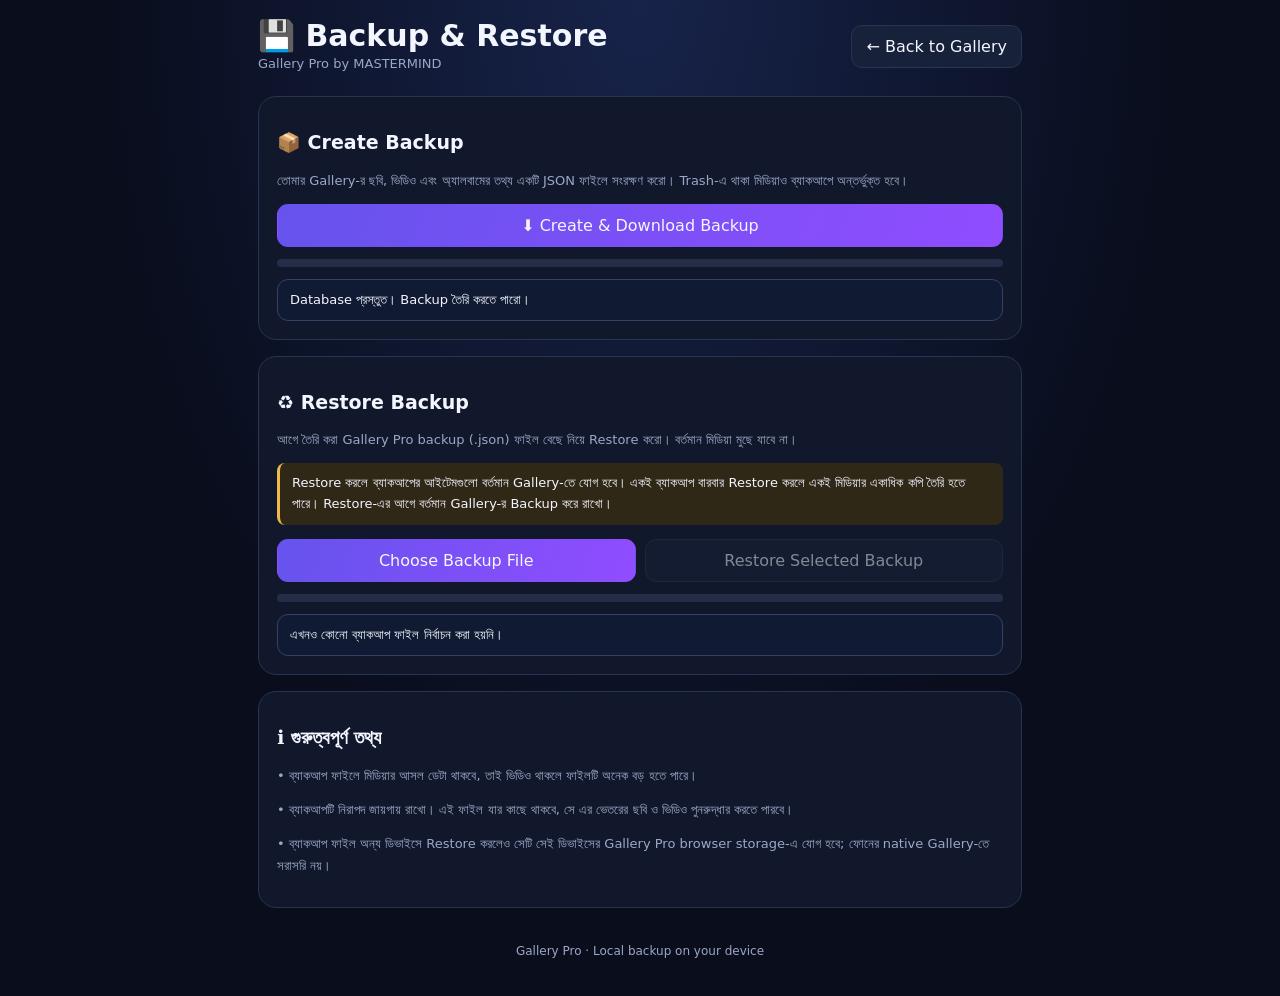
==== backup-tool.html @ 8e495f19 "Create backup-tool.html" ====
<!DOCTYPE html>
<html lang="bn">
<head>
<meta charset="UTF-8">
<meta name="viewport" content="width=device-width,initial-scale=1">
<meta name="theme-color" content="#090d1c">
<title>Backup & Restore | Gallery Pro</title>
<style>
:root{color-scheme:dark;--bg:#090d1c;--panel:#11182b;--border:#293451;--text:#f4f6ff;--muted:#9aa8c7;--accent:#8564ff}
*{box-sizing:border-box}
body{margin:0;min-height:100vh;background:radial-gradient(ellipse at top,#17234a,var(--bg) 60%);color:var(--text);font-family:system-ui,Arial,sans-serif}
.app{max-width:800px;margin:auto;padding:18px}
header{display:flex;align-items:center;justify-content:space-between;gap:12px;flex-wrap:wrap;margin-bottom:22px}
h1{font-size:clamp(22px,4vw,30px);margin:0}
h2{font-size:19px}
.muted{color:var(--muted);font-size:13px;line-height:1.65}
.panel{padding:18px;margin-bottom:16px;background:var(--panel);border:1px solid var(--border);border-radius:18px}
button,input{font:inherit}
button{padding:11px 14px;border:1px solid var(--border);border-radius:11px;background:#18213a;color:var(--text);cursor:pointer}
button:hover{border-color:var(--accent)}
button:disabled{opacity:.5;cursor:not-allowed}
.primary{background:linear-gradient(110deg,#6653ed,#904dff);border-color:transparent}
.danger{background:#542237;border-color:#87334e}
.toolbar{display:flex;flex-wrap:wrap;gap:9px}
.toolbar button{flex:1;min-width:140px}
.status{padding:12px;background:#101a32;border:1px solid #344165;border-radius:11px;font-size:13px;overflow-wrap:anywhere;white-space:pre-wrap}
.progress{height:8px;border-radius:20px;background:#252e46;overflow:hidden;margin:12px 0}
.progress div{height:100%;width:0;background:linear-gradient(90deg,#6653ed,#39d7e8);transition:width .15s}
.warning{border-left:3px solid #f0b84b;padding:10px 12px;background:#302817;border-radius:8px;font-size:13px;line-height:1.6}
footer{text-align:center;color:var(--muted);font-size:12px;padding:20px}
input[type=file]{display:none}
</style>
</head>
<body>
<main class="app">
<header>
  <div>
    <h1>💾 Backup & Restore</h1>
    <div class="muted">Gallery Pro by MASTERMIND</div>
  </div>
  <button id="backBtn">← Back to Gallery</button>
</header>

<section class="panel">
  <h2>📦 Create Backup</h2>
  <p class="muted">তোমার Gallery-র ছবি, ভিডিও এবং অ্যালবামের তথ্য একটি JSON ফাইলে সংরক্ষণ করো। Trash-এ থাকা মিডিয়াও ব্যাকআপে অন্তর্ভুক্ত হবে।</p>
  <div class="toolbar">
    <button id="backupBtn" class="primary">⬇ Create & Download Backup</button>
  </div>
  <div class="progress"><div id="progressBar"></div></div>
  <div id="backupStatus" class="status" role="status" aria-live="polite">ব্যাকআপ তৈরি করতে বোতাম চাপো।</div>
</section>

<section class="panel">
  <h2>♻ Restore Backup</h2>
  <p class="muted">আগে তৈরি করা Gallery Pro backup (.json) ফাইল বেছে নিয়ে Restore করো। বর্তমান মিডিয়া মুছে যাবে না।</p>
  <div class="warning">Restore করলে ব্যাকআপের আইটেমগুলো বর্তমান Gallery-তে যোগ হবে। একই ব্যাকআপ বারবার Restore করলে একই মিডিয়ার একাধিক কপি তৈরি হতে পারে। Restore-এর আগে বর্তমান Gallery-র Backup করে রাখো।</div>
  <div class="toolbar" style="margin-top:14px">
    <button id="chooseBtn" class="primary">Choose Backup File</button>
    <button id="restoreBtn" disabled>Restore Selected Backup</button>
  </div>
  <input id="backupFile" type="file" accept=".json,application/json">
  <div class="progress"><div id="restoreProgress"></div></div>
  <div id="restoreStatus" class="status" role="status" aria-live="polite">এখনও কোনো ব্যাকআপ ফাইল নির্বাচন করা হয়নি।</div>
</section>

<section class="panel">
  <h2>ℹ️ গুরুত্বপূর্ণ তথ্য</h2>
  <p class="muted">• ব্যাকআপ ফাইলে মিডিয়ার আসল ডেটা থাকবে, তাই ভিডিও থাকলে ফাইলটি অনেক বড় হতে পারে।</p>
  <p class="muted">• ব্যাকআপটি নিরাপদ জায়গায় রাখো। এই ফাইল যার কাছে থাকবে, সে এর ভেতরের ছবি ও ভিডিও পুনরুদ্ধার করতে পারবে।</p>
  <p class="muted">• ব্যাকআপ ফাইল অন্য ডিভাইসে Restore করলেও সেটি সেই ডিভাইসের Gallery Pro browser storage-এ যোগ হবে; ফোনের native Gallery-তে সরাসরি নয়।</p>
</section>
<footer>Gallery Pro · Local backup on your device</footer>
</main>

<script>
"use strict";
const $=id=>document.getElementById(id);
const DB_NAME="MastermindGalleryDB";
const DB_VERSION=1;
let db=null,selectedBackup=null,busy=false;

function setStatus(id,text){$(id).textContent=text}
function setProgress(id,p){$(id).style.width=Math.max(0,Math.min(100,p))+"%"}

function openDB(){
  return new Promise((resolve,reject)=>{
    const request=indexedDB.open(DB_NAME,DB_VERSION);
    request.onupgradeneeded=()=>{
      const d=request.result;
      if(!d.objectStoreNames.contains("media")){
        const s=d.createObjectStore("media",{keyPath:"id",autoIncrement:true});
        s.createIndex("deleted","deleted",{unique:false});
        s.createIndex("createdAt","createdAt",{unique:false});
      }
      if(!d.objectStoreNames.contains("albums")){
        d.createObjectStore("albums",{keyPath:"id",autoIncrement:true});
      }
    };
    request.onsuccess=()=>resolve(request.result);
    request.onerror=()=>reject(request.error);
  });
}

function getAll(name){
  return new Promise((resolve,reject)=>{
    const r=db.transaction(name,"readonly").objectStore(name).getAll();
    r.onsuccess=()=>resolve(r.result||[]);
    r.onerror=()=>reject(r.error);
  });
}

function addOne(name,value){
  return new Promise((resolve,reject)=>{
    const r=db.transaction(name,"readwrite").objectStore(name).add(value);
    r.onsuccess=()=>resolve(r.result);
    r.onerror=()=>reject(r.error);
  });
}

function updateOne(name,value){
  return new Promise((resolve,reject)=>{
    const r=db.transaction(name,"readwrite").objectStore(name).put(value);
    r.onsuccess=()=>resolve(r.result);
    r.onerror=()=>reject(r.error);
  });
}

function blobToBase64(blob){
  return new Promise((resolve,reject)=>{
    const reader=new FileReader();
    reader.onload=()=>{
      const result=String(reader.result||"");
      const comma=result.indexOf(",");
      resolve(comma>=0?result.slice(comma+1):"");
    };
    reader.onerror=()=>reject(reader.error||new Error("Could not read media."));
    reader.readAsDataURL(blob);
  });
}

function base64ToBlob(base64,mime){
  const binary=atob(base64);
  const chunks=[];
  const chunkSize=1024*512;
  for(let i=0;i<binary.length;i+=chunkSize){
    const part=binary.slice(i,i+chunkSize);
    const bytes=new Uint8Array(part.length);
    for(let j=0;j<part.length;j++)bytes[j]=part.charCodeAt(j);
    chunks.push(bytes);
  }
  return new Blob(chunks,{type:mime||"application/octet-stream"});
}

function downloadFile(blob,name){
  const url=URL.createObjectURL(blob);
  const a=document.createElement("a");
  a.href=url;
  a.download=name;
  document.body.appendChild(a);
  a.click();
  a.remove();
  setTimeout(()=>URL.revokeObjectURL(url),30000);
}

function setBusy(value){
  busy=value;
  $("backupBtn").disabled=value;
  $("chooseBtn").disabled=value;
  $("restoreBtn").disabled=value||!selectedBackup;
}

async function createBackup(){
  if(busy)return;
  setBusy(true);
  setProgress("progressBar",0);
  try{
    setStatus("backupStatus","Gallery database পড়া হচ্ছে…");
    const [media,albums]=await Promise.all([getAll("media"),getAll("albums")]);
    const output=[];
    let done=0;

    for(const item of media){
      if(!(item.blob instanceof Blob))throw new Error("একটি মিডিয়ার ডেটা পড়া যায়নি: "+(item.name||"Unknown"));
      output.push({
        name:item.name||"media",
        type:item.type||"image",
        mime:item.mime||item.blob.type||"application/octet-stream",
        size:item.size||item.blob.size,
        createdAt:item.createdAt||Date.now(),
        deleted:!!item.deleted,
        albumId:item.albumId??null,
        data:await blobToBase64(item.blob)
      });
      done++;
      setProgress("progressBar",media.length?done/media.length*85:85);
      setStatus("backupStatus","মিডিয়া প্রস্তুত হচ্ছে… "+done+" / "+media.length);
      await new Promise(r=>setTimeout(r,0));
    }

    const backup={
      format:"GalleryProBackup",
      version:1,
      app:"Gallery Pro by MASTERMIND",
      createdAt:new Date().toISOString(),
      albums:albums.map(a=>({id:a.id,name:a.name,createdAt:a.createdAt||Date.now()})),
      media:output
    };

    const blob=new Blob([JSON.stringify(backup)],{type:"application/json"});
    const stamp=new Date().toISOString().replace(/[:.]/g,"-");
    downloadFile(blob,"Gallery-Pro-Backup-"+stamp+".json");
    setProgress("progressBar",100);
    setStatus("backupStatus","ব্যাকআপ তৈরি হয়েছে!\nমিডিয়া: "+media.length+"\nঅ্যালবাম: "+albums.length+"\nফাইলের সাইজ: "+formatSize(blob.size)+"\nDownloads ফোল্ডার দেখো।");
  }catch(error){
    console.error(error);
    setStatus("backupStatus","ব্যাকআপ তৈরি করা যায়নি: "+(error.message||"Unknown error")+"\nডিভাইসে জায়গা আছে কি না দেখো।");
  }finally{
    setBusy(false);
  }
}

function formatSize(bytes){
  if(bytes<1024)return bytes+" B";
  if(bytes<1048576)return(bytes/1024).toFixed(1)+" KB";
  if(bytes<1073741824)return(bytes/1048576).toFixed(1)+" MB";
  return(bytes/1073741824).toFixed(2)+" GB";
}

function validateBackup(data){
  if(!data||data.format!=="GalleryProBackup"||data.version!==1||
     !Array.isArray(data.media)||!Array.isArray(data.albums)){
    throw new Error("এটি সঠিক Gallery Pro Backup ফাইল নয় বা এর version সমর্থিত নয়।");
  }
  if(data.media.length>100000||data.albums.length>10000){
    throw new Error("ফাইলে অস্বাভাবিক সংখ্যক আইটেম রয়েছে।");
  }
  for(const item of data.media){
    if(!item||typeof item.name!=="string"||
       typeof item.data!=="string"||typeof item.type!=="string"){
      throw new Error("ব্যাকআপের মিডিয়া তথ্য অসম্পূর্ণ বা নষ্ট।");
    }
    if(!["image","video"].includes(item.type)){
      throw new Error("ব্যাকআপে অসমর্থিত মিডিয়া টাইপ রয়েছে।");
    }
  }
  for(const album of data.albums){
    if(!album||typeof album.name!=="string"){
      throw new Error("ব্যাকআপের অ্যালবাম তথ্য অসম্পূর্ণ।");
    }
  }
  return true;
}

async function chooseBackup(file){
  selectedBackup=null;
  $("restoreBtn").disabled=true;
  if(!file){
    setStatus("restoreStatus","কোনো ফাইল নির্বাচন করা হয়নি।");
    return;
  }
  if(file.size>2*1024*1024*1024){
    setStatus("restoreStatus","ফাইলটি 2 GB-এর বেশি। এই টুলের মাধ্যমে এটি Restore করা যাবে না।");
    return;
  }
  try{
    setStatus("restoreStatus","ব্যাকআপ ফাইল পরীক্ষা করা হচ্ছে…");
    const text=await file.text();
    const data=JSON.parse(text);
    validateBackup(data);
    selectedBackup=data;
    $("restoreBtn").disabled=busy;
    setStatus("restoreStatus","ব্যাকআপ ফাইল প্রস্তুত।\nমিডিয়া: "+data.media.length+"\nঅ্যালবাম: "+data.albums.length+"\nফাইলের সাইজ: "+formatSize(file.size)+"\nব্যাকআপের তারিখ: "+(data.createdAt||"Unknown"));
  }catch(error){
    selectedBackup=null;
    $("restoreBtn").disabled=true;
    setStatus("restoreStatus","ফাইল পড়া যায়নি: "+(error.message||"Invalid backup"));
  }
}

async function restoreBackup(){
  if(busy||!selectedBackup)return;
  if(!confirm("ব্যাকআপের "+selectedBackup.media.length+"টি মিডিয়া এবং "+selectedBackup.albums.length+"টি অ্যালবাম বর্তমান Gallery-তে যোগ হবে। বর্তমান আইটেম মুছে যাবে না। চালিয়ে যাবে?"))return;

  setBusy(true);
  setProgress("restoreProgress",0);
  let restoredMedia=0,restoredAlbums=0,failed=0;

  try{
    const currentAlbums=await getAll("albums");
    const albumMap=new Map();
    const existingNames=new Set(currentAlbums.map(a=>a.name.toLowerCase()));

    for(const oldAlbum of selectedBackup.albums){
      let name=oldAlbum.name.trim()||"Restored Album";
      if(existingNames.has(name.toLowerCase())){
        let suffix=2;
        while(existingNames.has((name+" ("+suffix+")").toLowerCase()))suffix++;
        name=name+" ("+suffix+")";
      }
      existingNames.add(name.toLowerCase());
      const newId=await addOne("albums",{name,createdAt:oldAlbum.createdAt||Date.now()});
      albumMap.set(String(oldAlbum.id),newId);
      restoredAlbums++;
    }

    const total=selectedBackup.media.length;
    for(let i=0;i<total;i++){
      const item=selectedBackup.media[i];
      try{
        const blob=base64ToBlob(item.data,item.mime);
        const albumId=item.albumId==null?null:(albumMap.get(String(item.albumId))??null);
        const record={
          name:item.name,
          type:item.type,
          mime:item.mime||blob.type,
          blob,
          size:blob.size,
          createdAt:Number(item.createdAt)||Date.now(),
          deleted:!!item.deleted,
          albumId
        };
        await addOne("media",record);
        restoredMedia++;
      }catch(error){
        console.error("Could not restore media item",item.name,error);
        failed++;
      }
      setProgress("restoreProgress",total?(i+1)/total*100:100);
      setStatus("restoreStatus","Restore চলছে… "+(i+1)+" / "+total+"\nসফল মিডিয়া: "+restoredMedia+"\nব্যর্থ: "+failed);
      await new Promise(r=>setTimeout(r,0));
    }

    setProgress("restoreProgress",100);
    setStatus("restoreStatus","Restore সম্পন্ন!\nসফল মিডিয়া: "+restoredMedia+"\nঅ্যালবাম: "+restoredAlbums+"\nব্যর্থ মিডিয়া: "+failed+"\nGallery খুলে ফলাফল যাচাই করো।");
  }catch(error){
    console.error(error);
    setStatus("restoreStatus","Restore সম্পূর্ণ হয়নি: "+(error.message||"Unknown error")+"\nআংশিক কিছু আইটেম যোগ হয়ে থাকতে পারে।");
  }finally{
    setBusy(false);
  }
}

$("backupBtn").addEventListener("click",createBackup);
$("chooseBtn").addEventListener("click",()=>$("backupFile").click());
$("backupFile").addEventListener("change",async e=>{
  await chooseBackup(e.target.files&&e.target.files[0]);
});
$("restoreBtn").addEventListener("click",restoreBackup);
$("backBtn").addEventListener("click",()=>location.href="./");

openDB().then(d=>{
  db=d;
  setStatus("backupStatus","Database প্রস্তুত। Backup তৈরি করতে পারো।");
}).catch(error=>{
  console.error(error);
  $("backupBtn").disabled=true;
  $("restoreBtn").disabled=true;
  setStatus("backupStatus","Gallery database খোলা যায়নি। আগে Gallery Pro একবার খোলো, তারপর আবার চেষ্টা করো।");
});
</script>
</body>
</html>
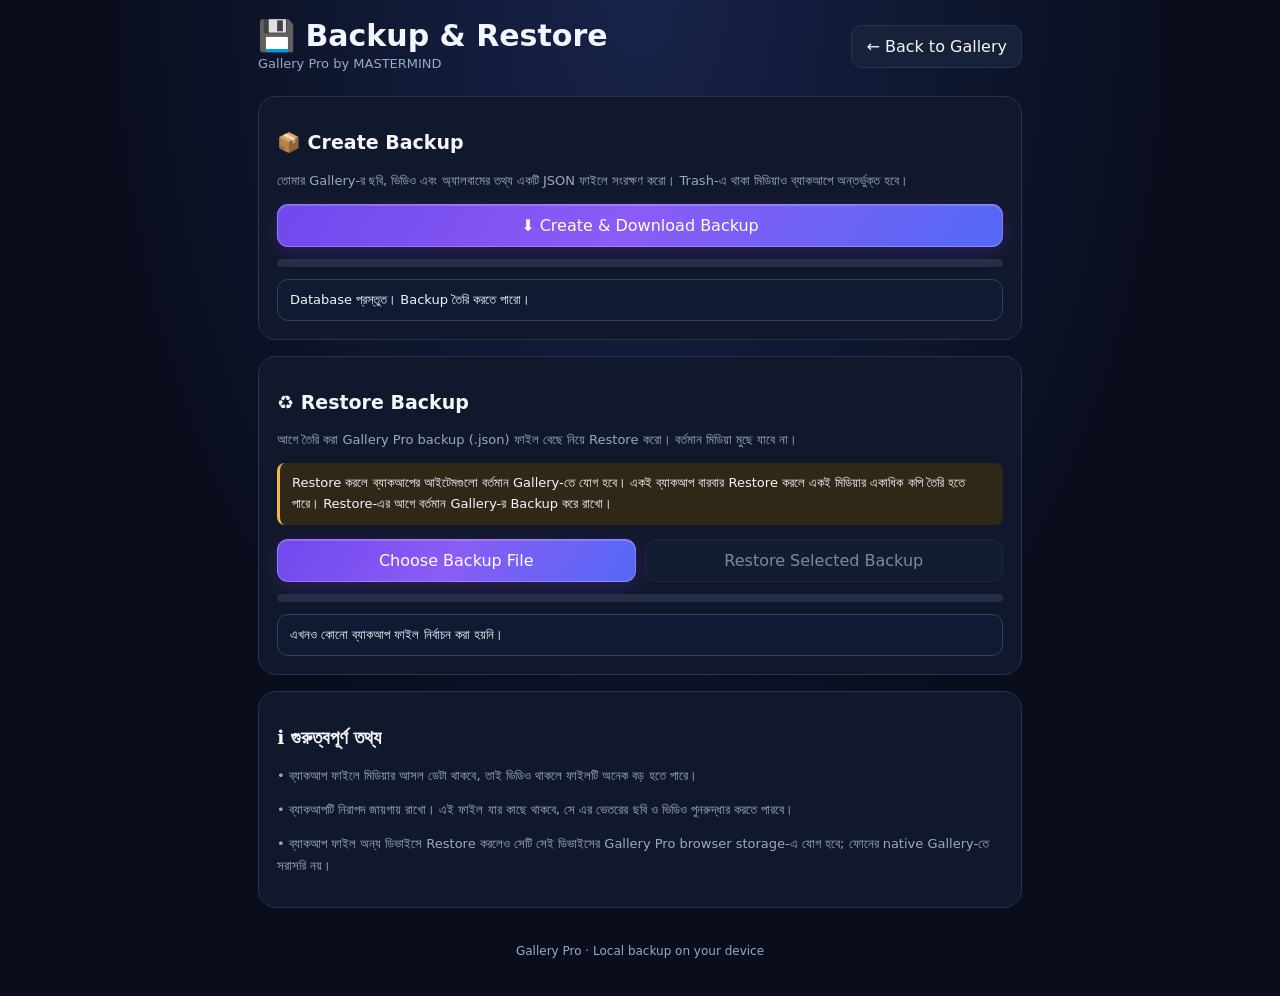
==== commit 78ba8c5d: "Add link to premium stylesheet in backup-tool.html" ====
--- a/backup-tool.html
+++ b/backup-tool.html
@@ -6,6 +6,7 @@
 <meta name="viewport" content="width=device-width,initial-scale=1">
 <meta name="theme-color" content="#090d1c">
 <title>Backup & Restore | Gallery Pro</title>
+<link rel="stylesheet" href="./premium.css">
 <style>
 :root{color-scheme:dark;--bg:#090d1c;--panel:#11182b;--border:#293451;--text:#f4f6ff;--muted:#9aa8c7;--accent:#8564ff}
 *{box-sizing:border-box}
--- a/premium.css
+++ b/premium.css
@@ -0,0 +1,383 @@
+
+/* ==========================================
+   GALLERY PRO — PREMIUM UI
+   MASTERMIND
+   Separate visual theme
+========================================== */
+
+:root {
+  --p-purple: #8b5cf6;
+  --p-blue: #6366f1;
+  --p-cyan: #39d7e8;
+  --p-border: rgba(167, 139, 250, .22);
+  --p-glass: rgba(255, 255, 255, .045);
+  --p-shadow: 0 10px 28px rgba(0, 0, 0, .20);
+}
+
+/* Smooth interactions */
+button,
+.btn,
+.nav-btn,
+.developer {
+  -webkit-tap-highlight-color: transparent;
+  font-family: inherit;
+  transition:
+    transform .22s cubic-bezier(.2,.8,.2,1),
+    box-shadow .25s ease,
+    border-color .25s ease,
+    background .25s ease,
+    filter .25s ease;
+}
+
+/* Primary buttons */
+.btn.primary,
+button.primary {
+  position: relative;
+  isolation: isolate;
+  overflow: hidden;
+  color: #fff;
+  border: 1px solid rgba(196, 181, 253, .42);
+  background: linear-gradient(
+    125deg,
+    #7048ed,
+    #8b5cf6 48%,
+    #5368f5
+  );
+  box-shadow:
+    0 5px 18px rgba(124, 58, 237, .24),
+    inset 0 1px 0 rgba(255, 255, 255, .17);
+}
+
+/* Secondary buttons */
+.btn.secondary,
+button.secondary {
+  color: #edf0ff;
+  border: 1px solid var(--p-border);
+  background: linear-gradient(
+    135deg,
+    rgba(35, 48, 82, .96),
+    rgba(18, 27, 49, .96)
+  );
+  box-shadow: inset 0 1px 0 rgba(255, 255, 255, .04);
+}
+
+/* Danger buttons */
+.btn.danger,
+button.danger {
+  color: #fff0f4;
+  border: 1px solid rgba(255, 94, 126, .32);
+  background: linear-gradient(135deg, #762844, #421a32);
+}
+
+/* Shine sweep */
+.btn::after,
+.nav-btn::after,
+.developer::after {
+  content: "";
+  position: absolute;
+  z-index: 0;
+  top: -80%;
+  left: -100%;
+  width: 45%;
+  height: 260%;
+  pointer-events: none;
+  transform: rotate(25deg);
+  background: linear-gradient(
+    90deg,
+    transparent,
+    rgba(255, 255, 255, .19),
+    transparent
+  );
+  transition: left .65s ease;
+}
+
+/* Keep button labels above the shine */
+.btn > *,
+.nav-btn > *,
+.developer > * {
+  position: relative;
+  z-index: 1;
+}
+
+@media (hover: hover) and (pointer: fine) {
+  .btn:hover,
+  .nav-btn:hover,
+  .developer:hover {
+    transform: translateY(-3px);
+    border-color: rgba(167, 139, 250, .58);
+  }
+
+  .btn.primary:hover {
+    filter: brightness(1.1);
+    box-shadow:
+      0 9px 27px rgba(124, 58, 237, .34),
+      0 0 17px rgba(139, 92, 246, .12);
+  }
+
+  .btn.secondary:hover {
+    background-color: #253457;
+  }
+
+  .btn.danger:hover {
+    filter: brightness(1.12);
+    box-shadow: 0 7px 22px rgba(255, 50, 100, .15);
+  }
+
+  .btn:hover::after,
+  .nav-btn:hover::after,
+  .developer:hover::after {
+    left: 145%;
+  }
+}
+
+/* Press feedback */
+.btn:active,
+.nav-btn:active,
+.developer:active {
+  transform: scale(.965);
+  filter: brightness(.94);
+  transition-duration: .08s;
+}
+
+/* Navigation */
+.nav-btn {
+  position: relative;
+  overflow: hidden;
+  background: linear-gradient(
+    120deg,
+    rgba(24, 33, 58, .92),
+    rgba(17, 24, 43, .96)
+  );
+  border-color: rgba(133, 100, 255, .13);
+}
+
+.nav-btn.active {
+  color: #fff;
+  background: linear-gradient(115deg, #6653ed, #904dff);
+  border-color: rgba(196, 181, 253, .45);
+  box-shadow:
+    0 4px 16px rgba(102, 83, 237, .20),
+    inset 0 1px 0 rgba(255, 255, 255, .15);
+}
+
+/* Quick action cards */
+.action {
+  min-height: 96px;
+  padding: 16px;
+  border-radius: 17px;
+  text-align: left;
+  background: linear-gradient(
+    145deg,
+    rgba(31, 43, 74, .96),
+    rgba(16, 24, 43, .98)
+  );
+  border-color: rgba(133, 100, 255, .19);
+  box-shadow: inset 0 1px 0 rgba(255, 255, 255, .045);
+}
+
+.action .emoji {
+  display: block;
+  font-size: 27px;
+  filter: drop-shadow(0 3px 8px rgba(139, 92, 246, .24));
+  transition: transform .25s ease;
+}
+
+@media (hover: hover) {
+  .action:hover .emoji {
+    transform: translateY(-3px) scale(1.12) rotate(-3deg);
+  }
+
+  .action:hover {
+    background: linear-gradient(
+      145deg,
+      rgba(48, 48, 100, .98),
+      rgba(19, 37, 60, .98)
+    );
+    box-shadow: var(--p-shadow);
+  }
+}
+
+/* Media cards */
+.media-card {
+  border: 1px solid rgba(133, 100, 255, .18);
+  border-radius: 17px;
+  background: linear-gradient(
+    145deg,
+    rgba(20, 29, 51, .98),
+    rgba(13, 19, 35, .98)
+  );
+  box-shadow: 0 5px 18px rgba(0, 0, 0, .10);
+  transition:
+    transform .24s ease,
+    border-color .24s ease,
+    box-shadow .24s ease;
+}
+
+.media-preview {
+  transition: transform .35s ease, filter .35s ease;
+}
+
+@media (hover: hover) {
+  .media-card:hover {
+    transform: translateY(-4px);
+    border-color: rgba(139, 92, 246, .5);
+    box-shadow: var(--p-shadow);
+  }
+
+  .media-card:hover .media-preview {
+    transform: scale(1.035);
+    filter: brightness(1.06);
+  }
+}
+
+.media-info {
+  position: relative;
+  z-index: 1;
+}
+
+/* Small action buttons */
+.btn.small {
+  border-radius: 10px;
+  padding: 8px 10px;
+}
+
+/* Welcome banner */
+.welcome {
+  position: relative;
+  overflow: hidden;
+  background:
+    radial-gradient(
+      circle at 95% 5%,
+      rgba(57, 215, 232, .14),
+      transparent 35%
+    ),
+    linear-gradient(115deg, #292052, #142f51 75%, #123d4c);
+  box-shadow: 0 10px 30px rgba(0, 0, 0, .12);
+}
+
+.welcome h2 {
+  letter-spacing: -.6px;
+}
+
+/* Statistics cards */
+.stat {
+  transition: transform .22s ease, border-color .22s ease;
+}
+
+@media (hover: hover) {
+  .stat:hover {
+    transform: translateY(-3px);
+    border-color: rgba(139, 92, 246, .38);
+  }
+}
+
+/* Fields */
+.field,
+.search {
+  transition: border-color .2s ease, box-shadow .2s ease;
+}
+
+.field:focus,
+.search:focus {
+  border-color: rgba(139, 92, 246, .8);
+  box-shadow: 0 0 0 3px rgba(139, 92, 246, .13);
+}
+
+/* Dialog entrance */
+dialog[open] {
+  animation: premium-dialog-in .24s cubic-bezier(.2,.8,.2,1) both;
+}
+
+@keyframes premium-dialog-in {
+  from {
+    opacity: 0;
+    transform: translateY(12px) scale(.975);
+  }
+  to {
+    opacity: 1;
+    transform: translateY(0) scale(1);
+  }
+}
+
+/* Toast */
+#toast:not(.hidden) {
+  border: 1px solid var(--p-border);
+  background: rgba(27, 39, 67, .97);
+  backdrop-filter: blur(14px);
+  -webkit-backdrop-filter: blur(14px);
+  animation: premium-toast-in .24s ease both;
+}
+
+@keyframes premium-toast-in {
+  from {
+    opacity: 0;
+    transform: translate(-50%, 10px);
+  }
+  to {
+    opacity: 1;
+    transform: translate(-50%, 0);
+  }
+}
+
+/* Lock card */
+.lock-card {
+  border-color: rgba(167, 139, 250, .3);
+  background: linear-gradient(145deg, #141d35, #0c1120);
+  box-shadow:
+    0 25px 80px rgba(0, 0, 0, .46),
+    0 0 32px rgba(139, 92, 246, .09);
+  animation: premium-lock-in .35s cubic-bezier(.2,.8,.2,1) both;
+}
+
+.lock-icon {
+  animation: premium-lock-float 3s ease-in-out infinite;
+  filter: drop-shadow(0 0 15px rgba(139, 92, 246, .35));
+}
+
+@keyframes premium-lock-in {
+  from {
+    opacity: 0;
+    transform: translateY(15px) scale(.97);
+  }
+  to {
+    opacity: 1;
+    transform: translateY(0) scale(1);
+  }
+}
+
+@keyframes premium-lock-float {
+  0%, 100% { transform: translateY(0); }
+  50% { transform: translateY(-4px); }
+}
+
+/* Keyboard focus */
+.btn:focus-visible,
+.nav-btn:focus-visible,
+.developer:focus-visible {
+  outline: 2px solid var(--p-cyan);
+  outline-offset: 3px;
+}
+
+/* Mobile */
+@media (max-width: 850px) {
+  .action {
+    min-height: 88px;
+    padding: 14px;
+  }
+
+  .media-card {
+    border-radius: 14px;
+  }
+}
+
+/* Accessibility */
+@media (prefers-reduced-motion: reduce) {
+  *,
+  *::before,
+  *::after {
+    animation-duration: .01ms !important;
+    animation-iteration-count: 1 !important;
+    transition-duration: .01ms !important;
+    scroll-behavior: auto !important;
+  }
+}
